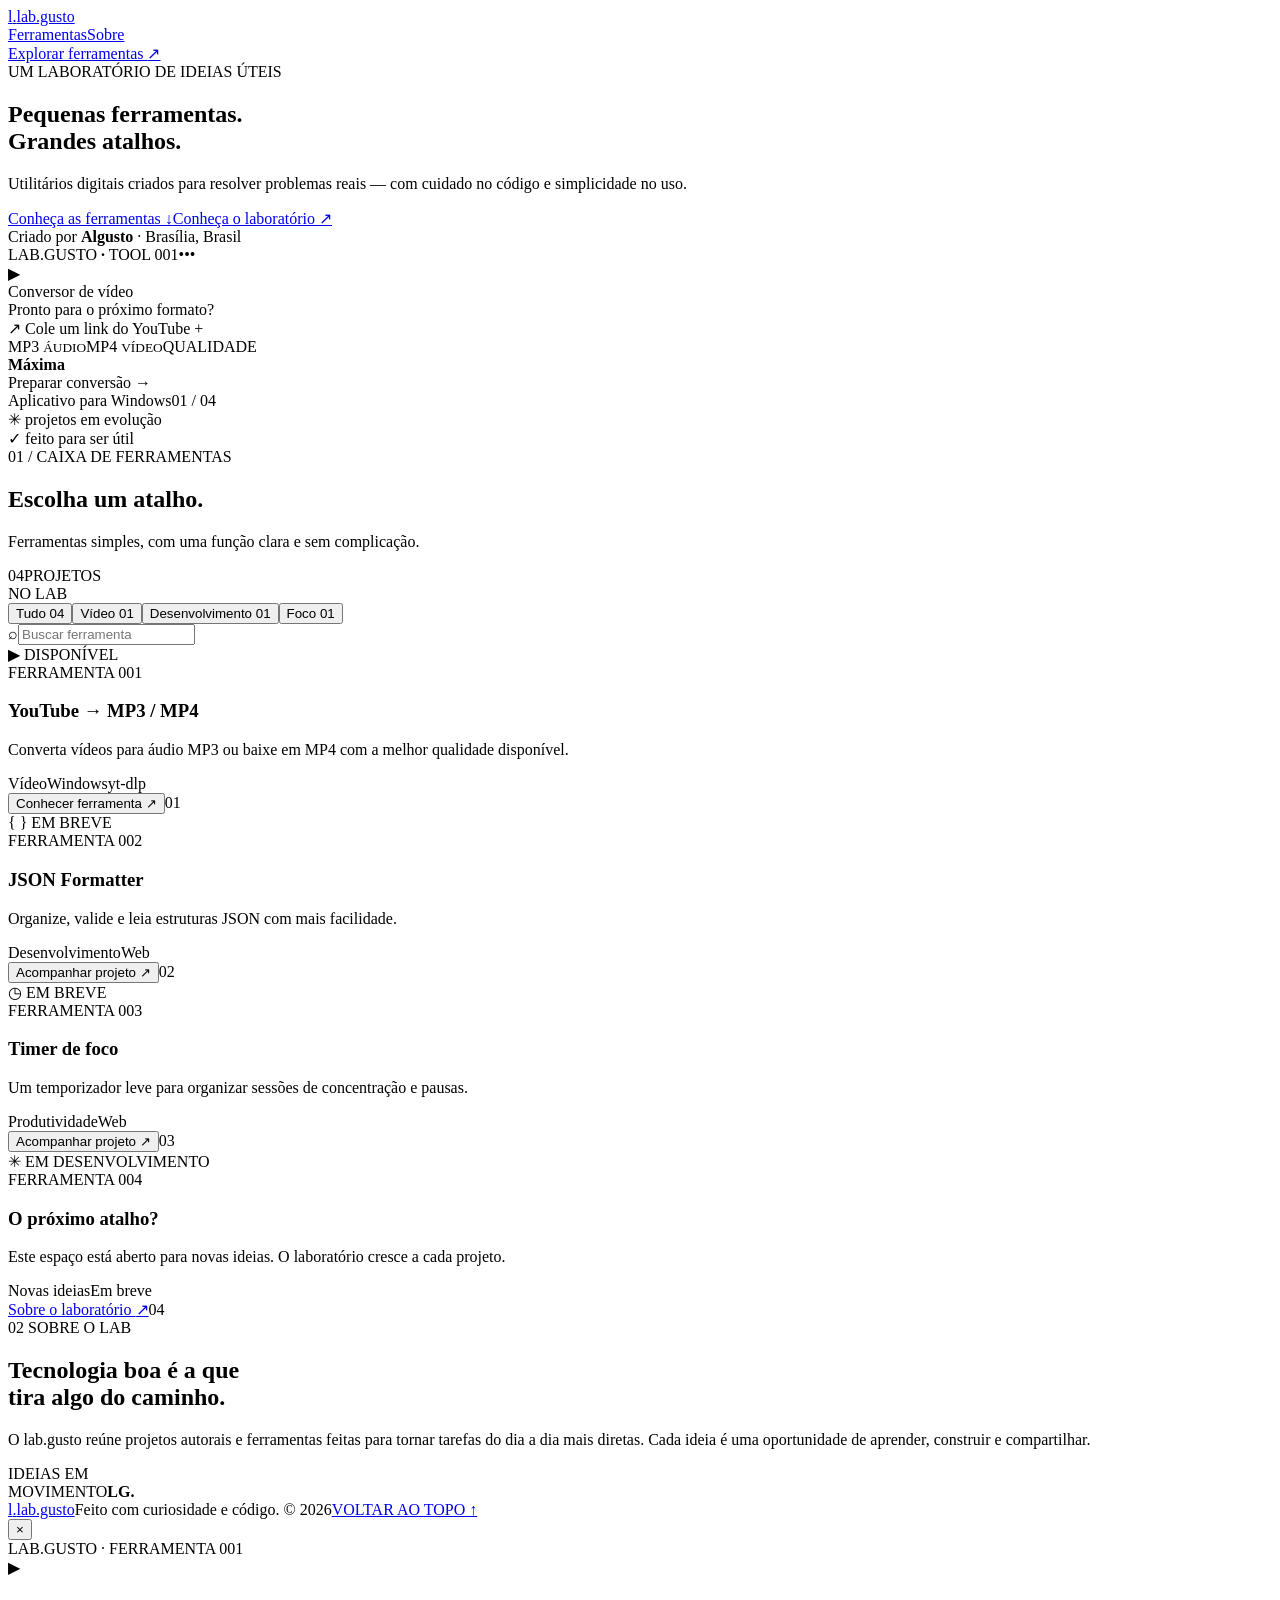
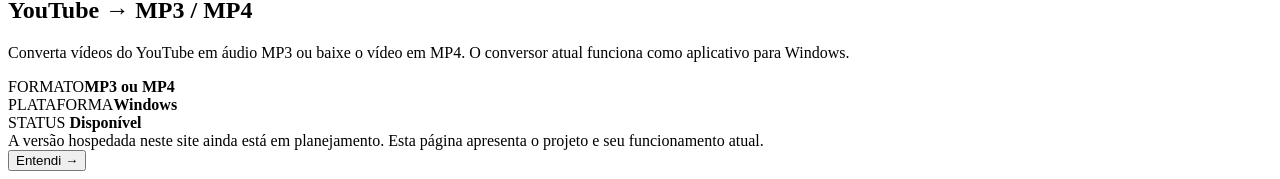
==== index.html @ 50bf1cdc "Adiciona a página inicial" ====
<!doctype html>
<html lang="pt-BR">
<head>
  <meta charset="utf-8" />
  <meta name="viewport" content="width=device-width, initial-scale=1" />
  <meta name="theme-color" content="#010C29" />
  <meta name="description" content="Ferramentas digitais úteis, criadas por Algusto. Conheça projetos e utilitários para o dia a dia." />
  <title>lab.gusto — ferramentas digitais</title>
  <link rel="preconnect" href="https://fonts.googleapis.com">
  <link rel="preconnect" href="https://fonts.gstatic.com" crossorigin>
  <link href="https://fonts.googleapis.com/css2?family=DM+Mono:wght@400;500&family=Manrope:wght@400;500;600;700;800&display=swap" rel="stylesheet">
  <link rel="stylesheet" href="styles.css" />
</head>
<body>
  <div class="ambient ambient-a"></div><div class="ambient ambient-b"></div>
  <header class="topbar wrap">
    <a class="brand" href="#inicio" aria-label="lab.gusto, início"><span class="brand-mark">l<span>.</span></span><span>lab<span class="brand-muted">.gusto</span></span></a>
    <nav class="nav-links" aria-label="Navegação principal">
      <a href="#ferramentas">Ferramentas</a><a href="#sobre">Sobre</a>
    </nav>
    <a class="header-cta" href="#ferramentas">Explorar ferramentas <span>↗</span></a>
  </header>

  <main>
    <section class="hero wrap" id="inicio">
      <div class="hero-copy">
        <div class="eyebrow"><span class="pulse"></span> UM LABORATÓRIO DE IDEIAS ÚTEIS</div>
        <h1>Pequenas ferramentas.<br><span>Grandes atalhos.</span></h1>
        <p class="hero-lede">Utilitários digitais criados para resolver problemas reais — com cuidado no código e simplicidade no uso.</p>
        <div class="hero-actions"><a class="button button-primary" href="#ferramentas">Conheça as ferramentas <span>↓</span></a><a class="text-link" href="#sobre">Conheça o laboratório <span>↗</span></a></div>
        <div class="hero-note"><span class="note-line"></span><span>Criado por <b>Algusto</b> · Brasília, Brasil</span></div>
      </div>
      <div class="hero-art" aria-label="Prévia de uma interface de ferramenta">
        <div class="orbit orbit-one"></div><div class="orbit orbit-two"></div>
        <div class="preview-card">
          <div class="preview-top"><div class="window-dots"><i></i><i></i><i></i></div><span class="preview-label">LAB.GUSTO <b>·</b> TOOL 001</span><span class="preview-more">•••</span></div>
          <div class="preview-inner"><div class="preview-icon">▶</div><div class="preview-title">Conversor de vídeo</div><div class="preview-sub">Pronto para o próximo formato?</div>
            <div class="preview-url"><span>↗</span> Cole um link do YouTube <span class="url-plus">+</span></div>
            <div class="format-row"><span class="format active">MP3 <small>ÁUDIO</small></span><span class="format">MP4 <small>VÍDEO</small></span><span class="format-quality">QUALIDADE<br><b>Máxima</b></span></div>
            <div class="preview-submit">Preparar conversão <span>→</span></div>
          </div>
          <div class="preview-foot"><span><i class="status-dot"></i> Aplicativo para Windows</span><span>01 / 04</span></div>
        </div>
        <div class="float-chip chip-top"><span>✳</span> projetos em evolução</div><div class="float-chip chip-bottom"><span class="chip-check">✓</span> feito para ser útil</div>
      </div>
      <div class="hero-gridline"></div>
    </section>

    <section class="tools-section wrap" id="ferramentas">
      <div class="section-heading"><div><div class="eyebrow section-eyebrow">01 / CAIXA DE FERRAMENTAS</div><h2>Escolha um atalho.</h2><p>Ferramentas simples, com uma função clara e sem complicação.</p></div><div class="tool-count"><span class="count-number">04</span><span>PROJETOS<br>NO LAB</span></div></div>
      <div class="tool-controls"><div class="filters" role="tablist" aria-label="Filtrar ferramentas"><button class="filter active" data-filter="todos">Tudo <span>04</span></button><button class="filter" data-filter="video">Vídeo <span>01</span></button><button class="filter" data-filter="dev">Desenvolvimento <span>01</span></button><button class="filter" data-filter="foco">Foco <span>01</span></button></div><label class="search-box"><span>⌕</span><input id="search" type="search" placeholder="Buscar ferramenta" aria-label="Buscar ferramenta"></label></div>
      <div class="tool-grid" id="tool-grid">
        <article class="tool-card featured" data-category="video" data-search="youtube mp3 mp4 vídeo conversor conversão baixar">
          <div class="card-top"><span class="tool-icon video-icon">▶</span><span class="availability"><i></i> DISPONÍVEL</span></div><div class="card-number">FERRAMENTA 001</div><h3>YouTube → MP3 / MP4</h3><p>Converta vídeos para áudio MP3 ou baixe em MP4 com a melhor qualidade disponível.</p><div class="card-tags"><span>Vídeo</span><span>Windows</span><span>yt-dlp</span></div><button class="card-link open-tool" data-tool="youtube">Conhecer ferramenta <span>↗</span></button><span class="card-decoration">01</span>
        </article>
        <article class="tool-card" data-category="dev" data-search="json formatar formatador desenvolvedor código">
          <div class="card-top"><span class="tool-icon braces-icon">{ }</span><span class="availability soon"><i></i> EM BREVE</span></div><div class="card-number">FERRAMENTA 002</div><h3>JSON Formatter</h3><p>Organize, valide e leia estruturas JSON com mais facilidade.</p><div class="card-tags"><span>Desenvolvimento</span><span>Web</span></div><button class="card-link open-tool" data-tool="json">Acompanhar projeto <span>↗</span></button><span class="card-decoration">02</span>
        </article>
        <article class="tool-card" data-category="foco" data-search="pomodoro foco tempo produtividade">
          <div class="card-top"><span class="tool-icon focus-icon">◷</span><span class="availability soon"><i></i> EM BREVE</span></div><div class="card-number">FERRAMENTA 003</div><h3>Timer de foco</h3><p>Um temporizador leve para organizar sessões de concentração e pausas.</p><div class="card-tags"><span>Produtividade</span><span>Web</span></div><button class="card-link open-tool" data-tool="focus">Acompanhar projeto <span>↗</span></button><span class="card-decoration">03</span>
        </article>
        <article class="tool-card idea-card" data-category="dev" data-search="ideias próximas ferramentas projetos">
          <div class="card-top"><span class="tool-icon idea-icon">✳</span><span class="availability soon"><i></i> EM DESENVOLVIMENTO</span></div><div class="card-number">FERRAMENTA 004</div><h3>O próximo atalho?</h3><p>Este espaço está aberto para novas ideias. O laboratório cresce a cada projeto.</p><div class="card-tags"><span>Novas ideias</span><span>Em breve</span></div><a class="card-link" href="#sobre">Sobre o laboratório <span>↗</span></a><span class="card-decoration">04</span>
        </article>
      </div>
      <div class="empty-state" id="empty-state" hidden>Nenhuma ferramenta encontrada. Tente outro termo.</div>
    </section>

    <section class="about-section" id="sobre"><div class="wrap about-wrap"><div class="about-index"><span>02</span><span class="index-line"></span> SOBRE O LAB</div><div class="about-content"><h2>Tecnologia boa é a que<br><span>tira algo do caminho.</span></h2><div class="about-bottom"><p>O lab.gusto reúne projetos autorais e ferramentas feitas para tornar tarefas do dia a dia mais diretas. Cada ideia é uma oportunidade de aprender, construir e compartilhar.</p><div class="about-stamp"><span>IDEIAS EM<br> MOVIMENTO</span><b>LG<span>.</span></b></div></div></div></div></section>
  </main>

  <footer class="footer wrap"><a class="brand footer-brand" href="#inicio"><span class="brand-mark">l<span>.</span></span><span>lab<span class="brand-muted">.gusto</span></span></a><span class="footer-copy">Feito com curiosidade e código. <span>© 2026</span></span><a class="back-top" href="#inicio">VOLTAR AO TOPO ↑</a></footer>

  <div class="modal-backdrop" id="modal" aria-hidden="true"><section class="modal" role="dialog" aria-modal="true" aria-labelledby="modal-title"><button class="modal-close" aria-label="Fechar">×</button><div class="modal-kicker">LAB.GUSTO <span>·</span> FERRAMENTA 001</div><div class="modal-icon">▶</div><h2 id="modal-title">YouTube → MP3 / MP4</h2><p id="modal-copy">Converta vídeos do YouTube em áudio MP3 ou baixe o vídeo em MP4. O conversor atual funciona como aplicativo para Windows.</p><div class="modal-details"><div><span>FORMATO</span><b>MP3 ou MP4</b></div><div><span>PLATAFORMA</span><b>Windows</b></div><div><span>STATUS</span><b><i class="status-dot"></i> Disponível</b></div></div><div class="modal-note">A versão hospedada neste site ainda está em planejamento. Esta página apresenta o projeto e seu funcionamento atual.</div><button class="button button-primary modal-action" id="modal-action">Entendi <span>→</span></button></section></div>
  <script src="app.js"></script>
</body>
</html>
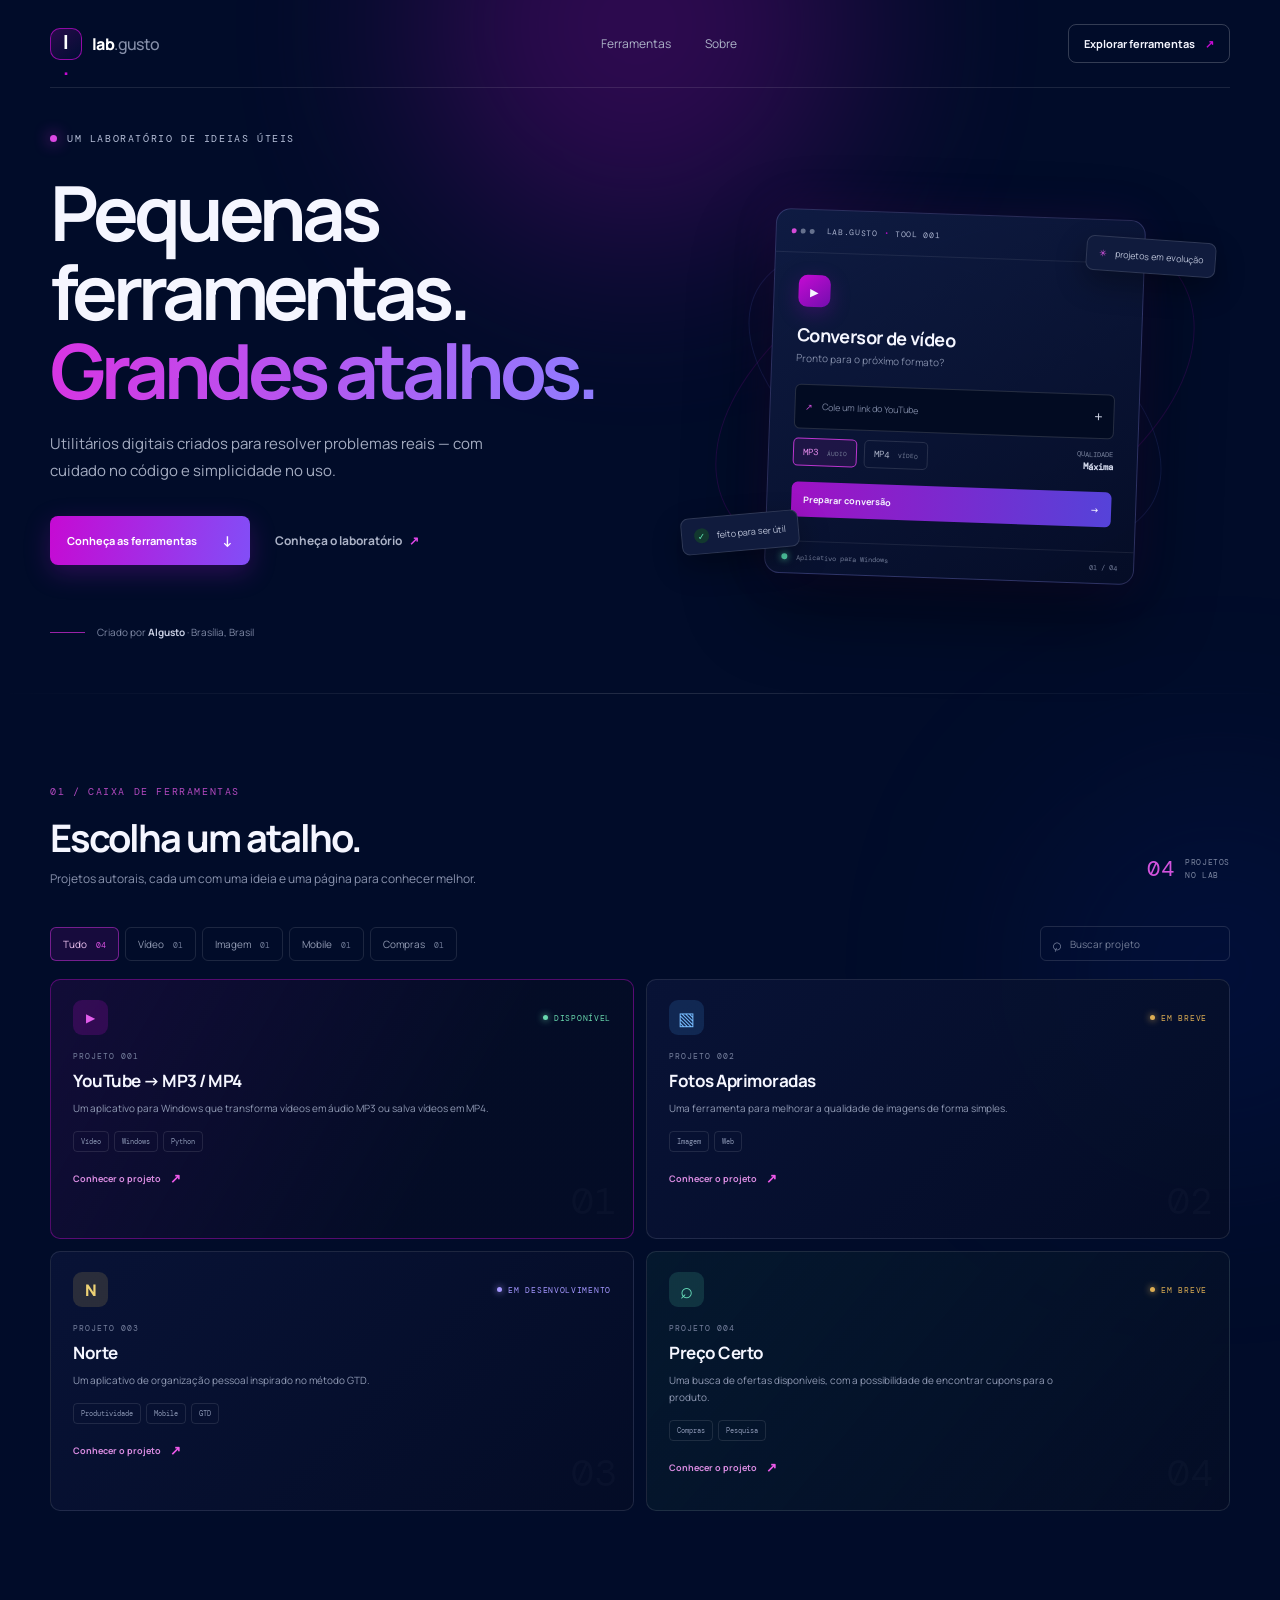
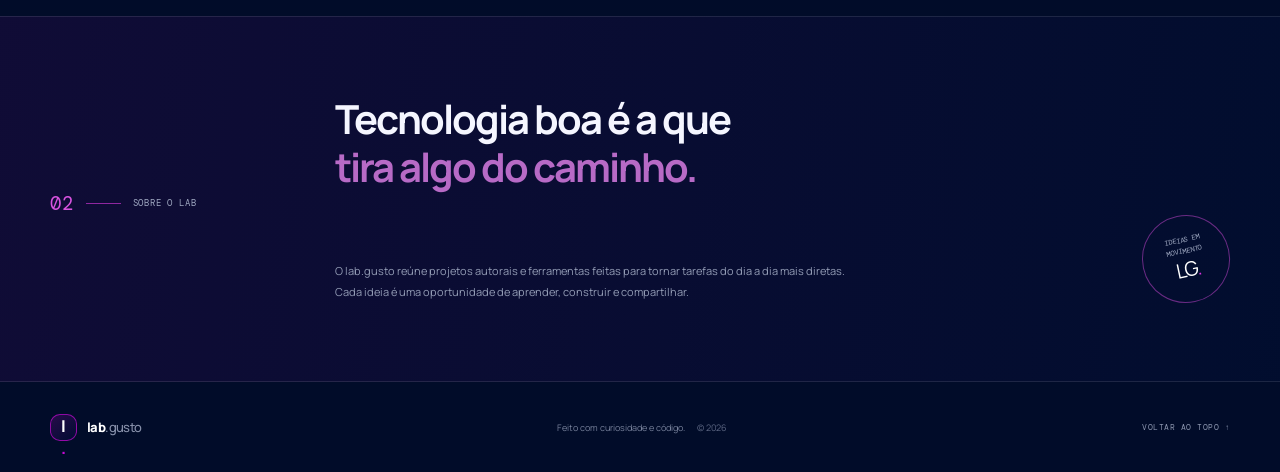
==== commit d3a76289: "Atualiza a home com os quatro projetos" ====
--- a/index.html
+++ b/index.html
@@ -47,21 +47,21 @@
     </section>
 
     <section class="tools-section wrap" id="ferramentas">
-      <div class="section-heading"><div><div class="eyebrow section-eyebrow">01 / CAIXA DE FERRAMENTAS</div><h2>Escolha um atalho.</h2><p>Ferramentas simples, com uma função clara e sem complicação.</p></div><div class="tool-count"><span class="count-number">04</span><span>PROJETOS<br>NO LAB</span></div></div>
-      <div class="tool-controls"><div class="filters" role="tablist" aria-label="Filtrar ferramentas"><button class="filter active" data-filter="todos">Tudo <span>04</span></button><button class="filter" data-filter="video">Vídeo <span>01</span></button><button class="filter" data-filter="dev">Desenvolvimento <span>01</span></button><button class="filter" data-filter="foco">Foco <span>01</span></button></div><label class="search-box"><span>⌕</span><input id="search" type="search" placeholder="Buscar ferramenta" aria-label="Buscar ferramenta"></label></div>
+      <div class="section-heading"><div><div class="eyebrow section-eyebrow">01 / CAIXA DE FERRAMENTAS</div><h2>Escolha um atalho.</h2><p>Projetos autorais, cada um com uma ideia e uma página para conhecer melhor.</p></div><div class="tool-count"><span class="count-number">04</span><span>PROJETOS<br>NO LAB</span></div></div>
+      <div class="tool-controls"><div class="filters" role="tablist" aria-label="Filtrar projetos"><button class="filter active" data-filter="todos">Tudo <span>04</span></button><button class="filter" data-filter="video">Vídeo <span>01</span></button><button class="filter" data-filter="imagem">Imagem <span>01</span></button><button class="filter" data-filter="mobile">Mobile <span>01</span></button><button class="filter" data-filter="compras">Compras <span>01</span></button></div><label class="search-box"><span>⌕</span><input id="search" type="search" placeholder="Buscar projeto" aria-label="Buscar projeto"></label></div>
       <div class="tool-grid" id="tool-grid">
-        <article class="tool-card featured" data-category="video" data-search="youtube mp3 mp4 vídeo conversor conversão baixar">
-          <div class="card-top"><span class="tool-icon video-icon">▶</span><span class="availability"><i></i> DISPONÍVEL</span></div><div class="card-number">FERRAMENTA 001</div><h3>YouTube → MP3 / MP4</h3><p>Converta vídeos para áudio MP3 ou baixe em MP4 com a melhor qualidade disponível.</p><div class="card-tags"><span>Vídeo</span><span>Windows</span><span>yt-dlp</span></div><button class="card-link open-tool" data-tool="youtube">Conhecer ferramenta <span>↗</span></button><span class="card-decoration">01</span>
-        </article>
-        <article class="tool-card" data-category="dev" data-search="json formatar formatador desenvolvedor código">
-          <div class="card-top"><span class="tool-icon braces-icon">{ }</span><span class="availability soon"><i></i> EM BREVE</span></div><div class="card-number">FERRAMENTA 002</div><h3>JSON Formatter</h3><p>Organize, valide e leia estruturas JSON com mais facilidade.</p><div class="card-tags"><span>Desenvolvimento</span><span>Web</span></div><button class="card-link open-tool" data-tool="json">Acompanhar projeto <span>↗</span></button><span class="card-decoration">02</span>
-        </article>
-        <article class="tool-card" data-category="foco" data-search="pomodoro foco tempo produtividade">
-          <div class="card-top"><span class="tool-icon focus-icon">◷</span><span class="availability soon"><i></i> EM BREVE</span></div><div class="card-number">FERRAMENTA 003</div><h3>Timer de foco</h3><p>Um temporizador leve para organizar sessões de concentração e pausas.</p><div class="card-tags"><span>Produtividade</span><span>Web</span></div><button class="card-link open-tool" data-tool="focus">Acompanhar projeto <span>↗</span></button><span class="card-decoration">03</span>
-        </article>
-        <article class="tool-card idea-card" data-category="dev" data-search="ideias próximas ferramentas projetos">
-          <div class="card-top"><span class="tool-icon idea-icon">✳</span><span class="availability soon"><i></i> EM DESENVOLVIMENTO</span></div><div class="card-number">FERRAMENTA 004</div><h3>O próximo atalho?</h3><p>Este espaço está aberto para novas ideias. O laboratório cresce a cada projeto.</p><div class="card-tags"><span>Novas ideias</span><span>Em breve</span></div><a class="card-link" href="#sobre">Sobre o laboratório <span>↗</span></a><span class="card-decoration">04</span>
-        </article>
+        <a class="tool-card featured" href="projects/youtube-conversor.html" data-category="video" data-search="youtube mp3 mp4 vídeo conversor conversão baixar">
+          <div class="card-top"><span class="tool-icon video-icon">▶</span><span class="availability"><i></i> DISPONÍVEL</span></div><div class="card-number">PROJETO 001</div><h3>YouTube → MP3 / MP4</h3><p>Um aplicativo para Windows que transforma vídeos em áudio MP3 ou salva vídeos em MP4.</p><div class="card-tags"><span>Vídeo</span><span>Windows</span><span>Python</span></div><span class="card-link">Conhecer o projeto <span>↗</span></span><span class="card-decoration">01</span>
+        </a>
+        <a class="tool-card" href="projects/fotos-aprimoradas.html" data-category="imagem" data-search="fotos aprimoradas imagem melhorar qualidade resolução">
+          <div class="card-top"><span class="tool-icon photo-icon">▧</span><span class="availability soon"><i></i> EM BREVE</span></div><div class="card-number">PROJETO 002</div><h3>Fotos Aprimoradas</h3><p>Uma ferramenta para melhorar a qualidade de imagens de forma simples.</p><div class="card-tags"><span>Imagem</span><span>Web</span></div><span class="card-link">Conhecer o projeto <span>↗</span></span><span class="card-decoration">02</span>
+        </a>
+        <a class="tool-card" href="projects/norte.html" data-category="mobile" data-search="norte gtd produtividade aplicativo mobile tarefas projetos">
+          <div class="card-top"><span class="tool-icon north-icon">N</span><span class="availability in-progress"><i></i> EM DESENVOLVIMENTO</span></div><div class="card-number">PROJETO 003</div><h3>Norte</h3><p>Um aplicativo de organização pessoal inspirado no método GTD.</p><div class="card-tags"><span>Produtividade</span><span>Mobile</span><span>GTD</span></div><span class="card-link">Conhecer o projeto <span>↗</span></span><span class="card-decoration">03</span>
+        </a>
+        <a class="tool-card price-card" href="projects/preco-certo.html" data-category="compras" data-search="preço certo preço produto estoque cupom desconto compras">
+          <div class="card-top"><span class="tool-icon price-icon">⌕</span><span class="availability soon"><i></i> EM BREVE</span></div><div class="card-number">PROJETO 004</div><h3>Preço Certo</h3><p>Uma busca de ofertas disponíveis, com a possibilidade de encontrar cupons para o produto.</p><div class="card-tags"><span>Compras</span><span>Pesquisa</span></div><span class="card-link">Conhecer o projeto <span>↗</span></span><span class="card-decoration">04</span>
+        </a>
       </div>
       <div class="empty-state" id="empty-state" hidden>Nenhuma ferramenta encontrada. Tente outro termo.</div>
     </section>
@@ -71,7 +71,6 @@
 
   <footer class="footer wrap"><a class="brand footer-brand" href="#inicio"><span class="brand-mark">l<span>.</span></span><span>lab<span class="brand-muted">.gusto</span></span></a><span class="footer-copy">Feito com curiosidade e código. <span>© 2026</span></span><a class="back-top" href="#inicio">VOLTAR AO TOPO ↑</a></footer>
 
-  <div class="modal-backdrop" id="modal" aria-hidden="true"><section class="modal" role="dialog" aria-modal="true" aria-labelledby="modal-title"><button class="modal-close" aria-label="Fechar">×</button><div class="modal-kicker">LAB.GUSTO <span>·</span> FERRAMENTA 001</div><div class="modal-icon">▶</div><h2 id="modal-title">YouTube → MP3 / MP4</h2><p id="modal-copy">Converta vídeos do YouTube em áudio MP3 ou baixe o vídeo em MP4. O conversor atual funciona como aplicativo para Windows.</p><div class="modal-details"><div><span>FORMATO</span><b>MP3 ou MP4</b></div><div><span>PLATAFORMA</span><b>Windows</b></div><div><span>STATUS</span><b><i class="status-dot"></i> Disponível</b></div></div><div class="modal-note">A versão hospedada neste site ainda está em planejamento. Esta página apresenta o projeto e seu funcionamento atual.</div><button class="button button-primary modal-action" id="modal-action">Entendi <span>→</span></button></section></div>
   <script src="app.js"></script>
 </body>
 </html>
--- a/styles.css
+++ b/styles.css
@@ -0,0 +1,11 @@
+:root{--ink:#010C29;--navy:#020F41;--blue:#02165B;--purple:#9207A6;--pink:#C60AD3;--paper:#f5f6fa;--muted:#8d95ac;--line:rgba(255,255,255,.12);--font:'Manrope',sans-serif;--mono:'DM Mono',monospace}*{box-sizing:border-box}html{scroll-behavior:smooth;scroll-padding-top:90px}body{margin:0;background:var(--ink);color:#f5f6ff;font-family:var(--font);overflow-x:hidden}.wrap{width:min(1180px,calc(100% - 64px));margin-inline:auto}.ambient{position:absolute;pointer-events:none;filter:blur(100px);opacity:.32;border-radius:50%;z-index:-1}.ambient-a{width:430px;height:430px;background:#9207a6;top:-190px;left:33%}.ambient-b{width:380px;height:380px;background:#02165b;top:780px;right:-130px}.topbar{height:88px;display:flex;align-items:center;justify-content:space-between;border-bottom:1px solid rgba(255,255,255,.1);position:relative;z-index:2}.brand{display:flex;align-items:center;gap:10px;color:white;text-decoration:none;font-size:16px;font-weight:800;letter-spacing:-.6px}.brand-mark{display:grid;place-items:center;width:32px;height:32px;border:1px solid rgba(198,10,211,.7);border-radius:10px;font-size:19px;background:linear-gradient(140deg,rgba(198,10,211,.2),rgba(2,22,91,.2))}.brand-mark span{color:var(--pink)}.brand-muted{color:#8790aa;font-weight:500}.nav-links{display:flex;gap:34px;margin-left:110px}.nav-links a,.text-link{font-size:12px;color:#adb4c8;text-decoration:none;transition:color .2s}.nav-links a:hover,.text-link:hover{color:white}.header-cta{padding:11px 15px;border:1px solid rgba(255,255,255,.2);border-radius:8px;text-decoration:none;color:#f5f6ff;font-size:11px;font-weight:700}.header-cta span{color:var(--pink);margin-left:8px}.hero{min-height:594px;position:relative;display:grid;grid-template-columns:1.05fr .95fr;align-items:center;gap:24px;padding-top:10px}.hero-copy{padding:34px 0 55px;position:relative;z-index:1}.eyebrow{font:10px var(--mono);letter-spacing:1.6px;color:#b6bfd8;display:flex;align-items:center;gap:10px}.pulse{width:7px;height:7px;border-radius:99px;background:#dd49e4;box-shadow:0 0 15px #d920e5}.hero h1{font-size:clamp(46px,6vw,76px);letter-spacing:-5px;line-height:1.04;margin:28px 0 20px;font-weight:700}.hero h1 span{color:#c25dcd;background:linear-gradient(100deg,#d834e3,#8f7dff);-webkit-background-clip:text;background-clip:text;-webkit-text-fill-color:transparent}.hero-lede{max-width:470px;color:#a4acc1;font-size:15px;line-height:1.8;margin:0}.hero-actions{display:flex;align-items:center;gap:25px;margin-top:32px}.button{border:0;cursor:pointer;font:700 11px var(--font);border-radius:8px;display:inline-flex;align-items:center;justify-content:space-between;gap:25px;padding:14px 17px;text-decoration:none}.button-primary{background:linear-gradient(100deg,#c60ad3,#824ef7);color:white;box-shadow:0 8px 26px rgba(156,18,199,.28);transition:transform .2s,box-shadow .2s}.button-primary:hover{transform:translateY(-2px);box-shadow:0 12px 34px rgba(156,18,199,.4)}.button span{font-size:15px}.text-link{font-weight:700}.text-link span{color:#df46e7;margin-left:5px}.hero-note{display:flex;align-items:center;gap:12px;color:#808aa6;font-size:10px;margin-top:60px}.hero-note b{color:#c6cce0}.note-line{height:1px;width:35px;background:#9a22a7}.hero-art{height:460px;display:grid;place-items:center;position:relative}.orbit{position:absolute;border:1px solid rgba(198,10,211,.15);border-radius:50%;transform:rotate(-25deg)}.orbit-one{width:510px;height:300px}.orbit-two{width:450px;height:240px;border-color:rgba(76,98,198,.2);transform:rotate(28deg)}.preview-card{width:min(370px,84%);position:relative;z-index:1;background:linear-gradient(150deg,rgba(15,28,67,.96),rgba(5,13,39,.98));border:1px solid rgba(174,157,255,.22);border-radius:15px;box-shadow:0 32px 80px rgba(0,0,0,.45),0 0 45px rgba(146,7,166,.13);transform:rotate(2deg);overflow:hidden}.preview-top{height:43px;border-bottom:1px solid rgba(255,255,255,.08);display:flex;align-items:center;padding:0 15px;gap:12px}.window-dots{display:flex;gap:4px}.window-dots i{width:5px;height:5px;background:#65708d;border-radius:50%}.window-dots i:first-child{background:#d44ad7}.preview-label{font:8px var(--mono);letter-spacing:.7px;color:#aab3ce}.preview-label b{color:var(--pink)}.preview-more{margin-left:auto;color:#9fa8c2;font-size:9px}.preview-inner{padding:22px 24px 24px}.preview-icon{width:32px;height:32px;border-radius:9px;background:linear-gradient(140deg,#c60ad3,#720eae);display:grid;place-items:center;font-size:11px;box-shadow:0 6px 20px #830cad55}.preview-title{margin-top:16px;font-size:18px;font-weight:700;letter-spacing:-.6px}.preview-sub{font-size:10px;color:#828ca8;margin-top:4px}.preview-url{margin-top:19px;border:1px solid rgba(255,255,255,.14);background:#020b22;border-radius:6px;padding:11px 10px;display:flex;align-items:center;gap:9px;color:#7c86a1;font-size:9px}.preview-url>span:first-child{color:#cb4dd5}.url-plus{margin-left:auto;font-size:15px;color:#d4d9ea}.format-row{display:flex;align-items:center;gap:7px;margin-top:9px}.format{font:9px var(--mono);border:1px solid rgba(255,255,255,.12);border-radius:5px;padding:7px 9px;color:#abb2c7}.format small{font:6px var(--mono);color:#78819a;margin-left:4px}.format.active{border-color:#bb35ce;background:rgba(171,28,187,.12);color:#e78ced}.format-quality{margin-left:auto;text-align:right;color:#7d87a1;font:7px var(--mono);line-height:1.6}.format-quality b{color:#d2d8eb;font-size:9px}.preview-submit{margin-top:16px;background:linear-gradient(90deg,#9f11c4,#5543d9);border-radius:6px;padding:11px 12px;font-size:9px;font-weight:700;display:flex;justify-content:space-between}.preview-foot{border-top:1px solid rgba(255,255,255,.08);padding:11px 16px;display:flex;justify-content:space-between;color:#717b97;font:7px var(--mono)}.status-dot{display:inline-block;width:6px;height:6px;background:#54d7ad;border-radius:50%;margin-right:5px;box-shadow:0 0 7px #54d7ad}.float-chip{position:absolute;z-index:2;background:#101b3d;border:1px solid rgba(255,255,255,.13);border-radius:8px;padding:10px 12px;box-shadow:0 12px 30px #0005;color:#b9c0d5;font-size:9px;display:flex;align-items:center;gap:8px}.float-chip>span:first-child{color:#dc55e3}.chip-top{top:73px;right:14px;transform:rotate(4deg)}.chip-bottom{left:0;bottom:75px;transform:rotate(-5deg)}.chip-check{background:#12382f;color:#61e5b4!important;width:15px;height:15px;border-radius:50%;display:grid;place-items:center;font-size:9px}.hero-gridline{position:absolute;left:calc((100vw - min(1180px,100vw - 64px))/2 * -1);right:calc((100vw - min(1180px,100vw - 64px))/2 * -1);bottom:0;height:1px;background:linear-gradient(90deg,transparent,rgba(255,255,255,.13),transparent)}.tools-section{padding:91px 0 105px}.section-heading{display:flex;justify-content:space-between;align-items:flex-end}.section-eyebrow{color:#b349bf}.section-heading h2{font-size:38px;letter-spacing:-2px;margin:13px 0 7px}.section-heading p{color:#8992ad;font-size:12px;margin:0}.tool-count{display:flex;align-items:center;gap:11px;color:#7c86a1;font:8px var(--mono);line-height:1.6;letter-spacing:.6px;padding-bottom:4px}.count-number{font:22px var(--mono);color:#d353dd}.tool-controls{display:flex;align-items:center;justify-content:space-between;margin:39px 0 18px}.filters{display:flex;gap:6px}.filter{font:10px var(--font);border:1px solid rgba(255,255,255,.11);border-radius:6px;background:transparent;color:#929bb3;padding:9px 12px;cursor:pointer;transition:all .2s}.filter span{font:8px var(--mono);color:#717c98;margin-left:7px}.filter.active,.filter:hover{border-color:rgba(196,48,209,.55);background:rgba(146,7,166,.16);color:#efc5f2}.filter.active span{color:#d751e0}.search-box{height:35px;width:190px;border:1px solid rgba(255,255,255,.12);border-radius:6px;display:flex;align-items:center;padding:0 10px;gap:7px;color:#7b85a0}.search-box>span{font-size:17px;transform:rotate(-25deg)}.search-box input{width:100%;background:transparent;border:0;outline:0;color:#eff1f9;font:10px var(--font)}.search-box input::placeholder{color:#747e98}.tool-grid{display:grid;grid-template-columns:repeat(2,minmax(0,1fr));gap:12px}.tool-card{min-height:260px;border:1px solid rgba(255,255,255,.1);background:linear-gradient(135deg,rgba(9,20,55,.92),rgba(4,13,38,.92));border-radius:10px;padding:20px 22px;position:relative;overflow:hidden;transition:transform .22s,border-color .22s,background .22s}.tool-card:hover{transform:translateY(-3px);border-color:rgba(196,48,209,.44);background:linear-gradient(135deg,rgba(20,24,70,.95),rgba(6,14,42,.98))}.tool-card.featured{border-color:rgba(198,10,211,.4);background:linear-gradient(120deg,rgba(70,15,99,.25),rgba(4,13,38,.95) 68%)}.card-top{display:flex;align-items:center;justify-content:space-between}.tool-icon{width:35px;height:35px;border-radius:9px;display:grid;place-items:center;font-size:12px}.video-icon{background:rgba(198,10,211,.19);color:#e35dec}.braces-icon{background:rgba(42,105,213,.2);color:#71aaff;font:13px var(--mono)}.focus-icon{background:rgba(38,180,157,.16);color:#56d9bf;font-size:20px}.idea-icon{background:rgba(222,171,39,.15);color:#eac153}.availability{font:8px var(--mono);letter-spacing:.7px;color:#68d7ad;display:flex;align-items:center;gap:6px}.availability i{width:5px;height:5px;border-radius:50%;background:#68d7ad;box-shadow:0 0 7px #68d7ad}.availability.soon{color:#dcad53}.availability.soon i{background:#dcad53;box-shadow:0 0 7px #dcad53}.card-number{font:8px var(--mono);color:#77819e;letter-spacing:1px;margin-top:16px}.tool-card h3{font-size:17px;letter-spacing:-.5px;margin:8px 0}.tool-card p{max-width:420px;color:#909ab4;font-size:10px;line-height:1.7;margin:0}.card-tags{display:flex;gap:5px;margin-top:14px}.card-tags span{font:7px var(--mono);color:#8994b1;border:1px solid rgba(255,255,255,.1);padding:5px 7px;border-radius:4px}.card-link{font:700 9px var(--font);color:#d88be0;text-decoration:none;border:0;background:none;cursor:pointer;padding:0;margin-top:17px;display:inline-flex;align-items:center;gap:9px}.card-link span{font-size:13px;color:#ed59e8}.card-decoration{position:absolute;right:16px;bottom:12px;font:38px var(--mono);color:rgba(255,255,255,.025)}.idea-card{background:linear-gradient(125deg,rgba(36,30,55,.5),rgba(4,13,38,.95))}.empty-state{border:1px dashed rgba(255,255,255,.15);padding:32px;text-align:center;color:#8b95af;font-size:12px;border-radius:8px}.about-section{border-top:1px solid rgba(255,255,255,.1);border-bottom:1px solid rgba(255,255,255,.1);background:linear-gradient(100deg,rgba(146,7,166,.1),rgba(2,22,91,.1));padding:78px 0}.about-wrap{display:grid;grid-template-columns:220px 1fr;gap:65px}.about-index{font:9px var(--mono);color:#a0a9c2;letter-spacing:.8px;display:flex;align-items:center;gap:12px;padding-top:8px}.about-index>span:first-child{color:#d853df;font-size:19px}.index-line{height:1px;width:35px;background:#8f27a0}.about-content h2{font-size:40px;line-height:1.2;letter-spacing:-2px;margin:0}.about-content h2 span{color:#b76ac6}.about-bottom{display:flex;justify-content:space-between;align-items:flex-end;margin-top:24px}.about-bottom p{max-width:510px;color:#939cb5;font-size:11px;line-height:1.9;margin:0}.about-stamp{width:88px;height:88px;border:1px solid rgba(207,73,215,.5);border-radius:50%;display:flex;flex-direction:column;align-items:center;justify-content:center;text-align:center;color:#a7b0c8;font:7px var(--mono);line-height:1.5;transform:rotate(-12deg)}.about-stamp b{font:20px var(--font);color:white;letter-spacing:-1px}.about-stamp b span{color:#d931df}.footer{min-height:90px;display:flex;align-items:center;justify-content:space-between}.footer-brand{font-size:13px}.footer-brand .brand-mark{width:27px;height:27px;font-size:16px}.footer-copy{font-size:9px;color:#77819b}.footer-copy span{margin-left:10px;color:#5d6783}.back-top{font:8px var(--mono);color:#8c96af;text-decoration:none;letter-spacing:.5px}.back-top:hover{color:white}.modal-backdrop{position:fixed;inset:0;z-index:10;background:rgba(0,5,22,.74);backdrop-filter:blur(8px);display:none;place-items:center;padding:20px}.modal-backdrop.open{display:grid}.modal{position:relative;width:min(480px,100%);padding:32px;background:linear-gradient(145deg,#111d49,#050e2c);border:1px solid rgba(199,84,211,.35);border-radius:14px;box-shadow:0 30px 90px #0009;animation:appear .22s ease-out}@keyframes appear{from{opacity:0;transform:translateY(8px) scale(.98)}to{opacity:1;transform:none}}.modal-close{position:absolute;right:15px;top:12px;border:0;background:none;color:#9da6bd;font-size:24px;cursor:pointer}.modal-kicker{font:8px var(--mono);letter-spacing:1px;color:#98a2be}.modal-kicker span{color:#d248dc}.modal-icon{width:40px;height:40px;border-radius:10px;margin-top:24px;background:rgba(198,10,211,.18);color:#df59e8;display:grid;place-items:center;font-size:13px}.modal h2{font-size:23px;letter-spacing:-1px;margin:15px 0 9px}.modal>p{font-size:11px;line-height:1.8;color:#9ca6c0;margin:0}.modal-details{display:grid;grid-template-columns:repeat(3,1fr);gap:8px;margin-top:23px}.modal-details>div{padding:11px;background:rgba(255,255,255,.035);border:1px solid rgba(255,255,255,.07);border-radius:6px}.modal-details span{display:block;font:7px var(--mono);color:#77819b;margin-bottom:7px}.modal-details b{font-size:9px;color:#e0e4ef}.modal-details .status-dot{display:inline-block;margin:0 4px 0 0}.modal-note{padding:11px 12px;border-left:2px solid #a726b2;background:rgba(146,7,166,.09);color:#9ba5bd;font-size:9px;line-height:1.7;margin-top:17px}.modal-action{margin-top:20px;width:100%}@media(max-width:800px){.wrap{width:min(100% - 40px,600px)}.topbar{height:72px}.nav-links{margin:0;gap:19px}.nav-links a{font-size:10px}.header-cta{font-size:0;padding:10px 12px}.header-cta span{font-size:15px;margin:0}.hero{grid-template-columns:1fr;padding-top:45px;padding-bottom:30px;gap:0}.hero-copy{padding:0}.hero h1{font-size:58px;letter-spacing:-4px}.hero-note{margin-top:34px}.hero-art{height:395px}.orbit-one{width:450px;height:260px}.orbit-two{width:400px;height:220px}.chip-top{right:5px;top:45px}.chip-bottom{left:5px;bottom:39px}.tools-section{padding:70px 0}.about-wrap{grid-template-columns:1fr;gap:25px}.about-section{padding:56px 0}.about-index{padding:0}.about-content h2{font-size:34px}}@media(max-width:540px){.wrap{width:calc(100% - 32px)}.brand{font-size:14px}.nav-links{gap:13px}.nav-links a{font-size:9px}.hero{padding-top:38px}.eyebrow{font-size:8px}.hero h1{font-size:45px;letter-spacing:-3px;margin:22px 0 15px}.hero-lede{font-size:12px}.hero-actions{gap:16px;flex-wrap:wrap;margin-top:25px}.button{font-size:10px}.text-link{font-size:10px}.hero-note{font-size:9px}.hero-art{height:350px}.preview-card{width:84%}.float-chip{font-size:8px;padding:8px 9px}.chip-top{right:-2px;top:37px}.chip-bottom{left:-2px;bottom:30px}.section-heading{align-items:flex-start}.section-heading h2{font-size:30px}.section-heading p{font-size:10px;max-width:250px;line-height:1.6}.tool-count{gap:6px}.count-number{font-size:18px}.tool-controls{align-items:flex-start;gap:12px;flex-direction:column;margin-top:28px}.filters{width:100%;overflow:auto;padding-bottom:2px}.filter{white-space:nowrap;padding:8px 10px;font-size:9px}.filter span{margin-left:3px}.search-box{width:100%}.tool-grid{grid-template-columns:1fr;gap:9px}.tool-card{min-height:245px;padding:18px}.about-content h2{font-size:30px}.about-bottom p{font-size:10px;max-width:calc(100% - 90px)}.about-stamp{width:72px;height:72px}.footer{min-height:80px;flex-wrap:wrap;gap:10px}.footer-copy{order:3;width:100%;padding-bottom:15px}.back-top{font-size:7px}.modal{padding:25px 20px}.modal-details{gap:5px}.modal-details>div{padding:9px 7px}.modal-details b{font-size:8px}}
+
+/* Project cards navigate to dedicated detail pages. */
+.tool-grid > .tool-card{display:block;color:inherit;text-decoration:none;cursor:pointer}
+.tool-grid > .tool-card:focus-visible{outline:2px solid #c948d5;outline-offset:3px}
+.photo-icon{background:rgba(53,134,213,.19);color:#78bdff;font-size:18px}
+.north-icon{background:rgba(236,198,94,.15);color:#eed275;font-size:16px;font-weight:800}
+.price-icon{background:rgba(90,213,178,.15);color:#68dfbb;font-size:22px}
+.availability.in-progress{color:#a497ff}
+.availability.in-progress i{background:#a497ff;box-shadow:0 0 7px #a497ff}
+.price-card{background:linear-gradient(130deg,rgba(14,53,58,.3),rgba(4,13,38,.95))}
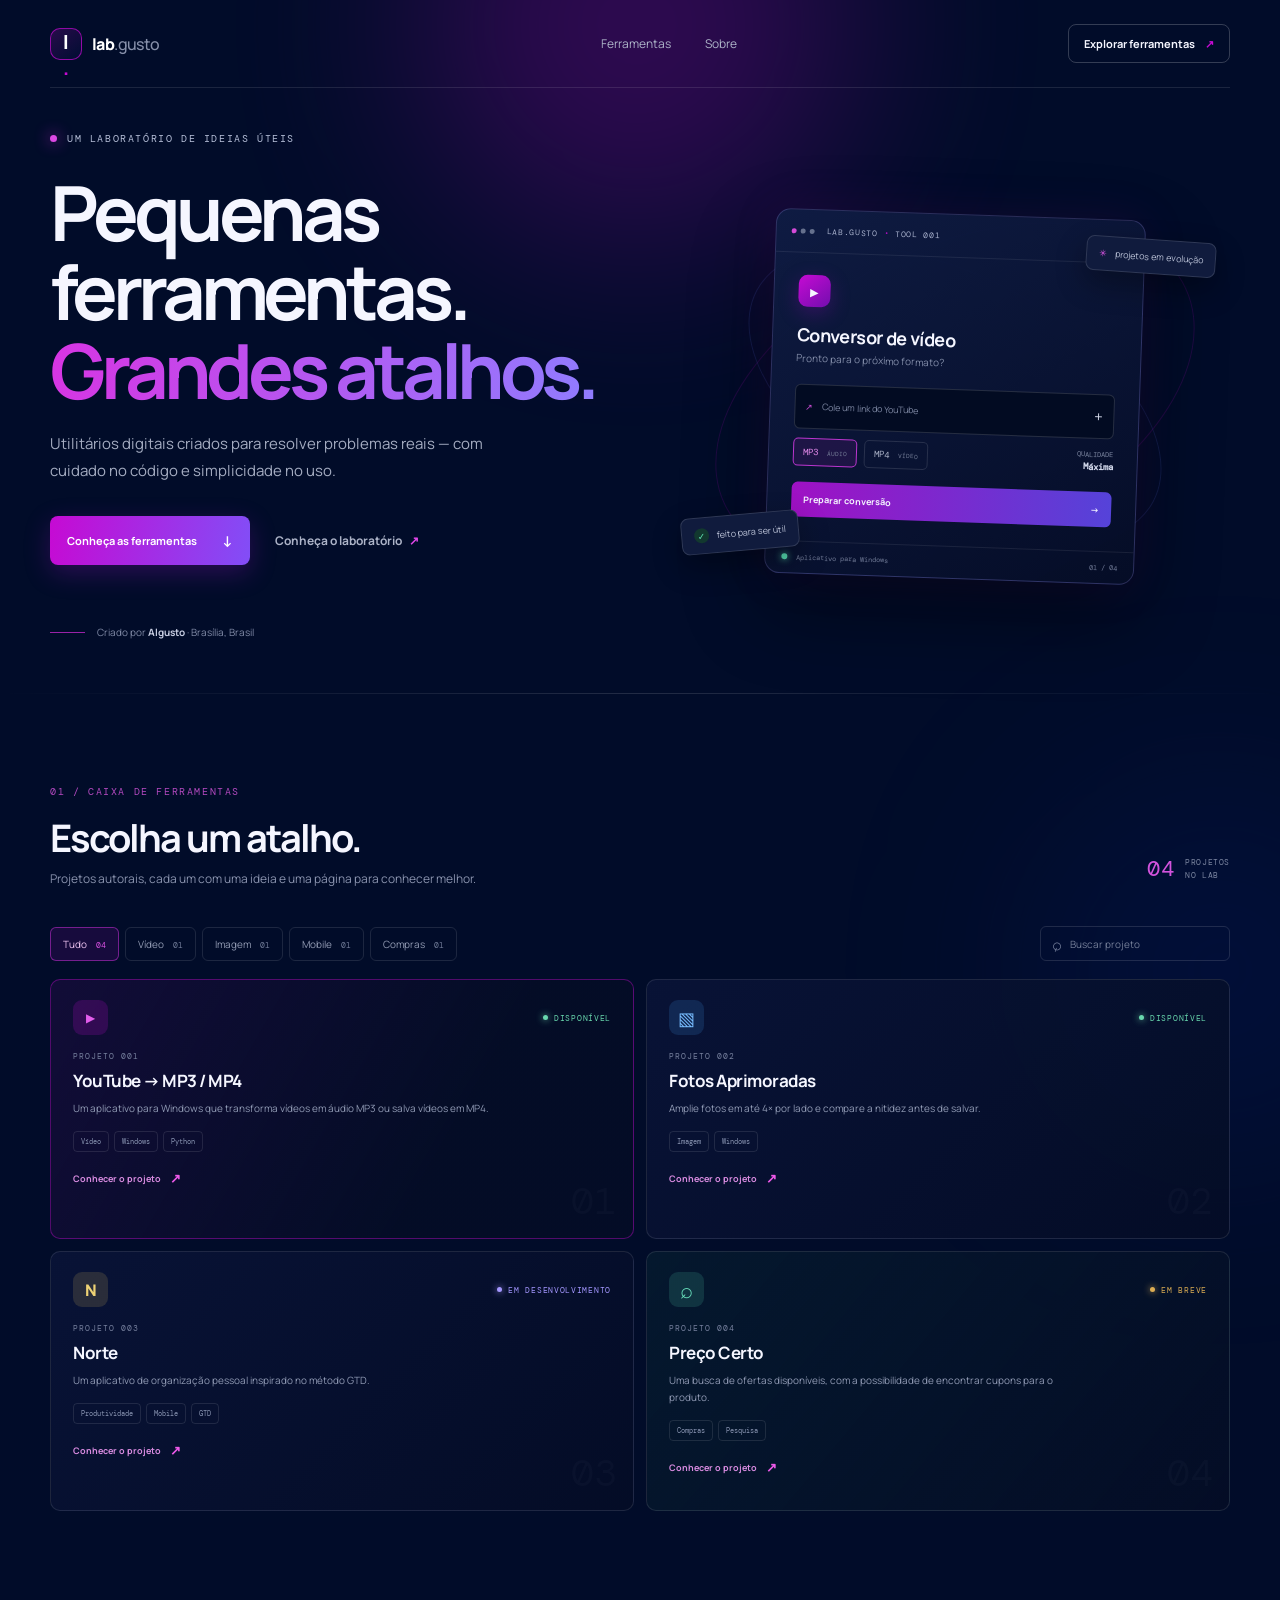
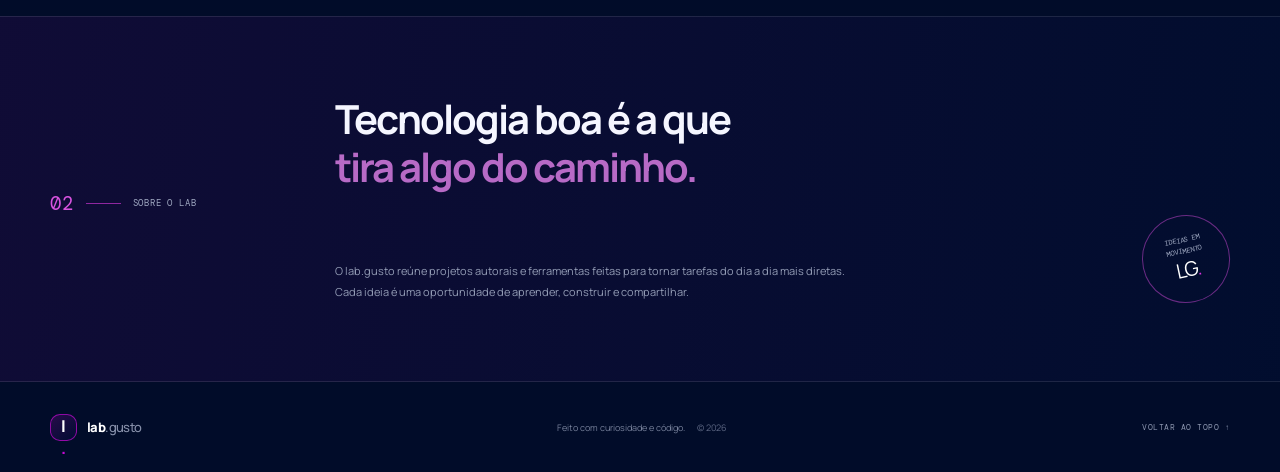
==== commit 46035a6c: "Publica Fotos Aprimoradas com demonstração e download para Windows" ====
--- a/index.html
+++ b/index.html
@@ -54,7 +54,7 @@
           <div class="card-top"><span class="tool-icon video-icon">▶</span><span class="availability"><i></i> DISPONÍVEL</span></div><div class="card-number">PROJETO 001</div><h3>YouTube → MP3 / MP4</h3><p>Um aplicativo para Windows que transforma vídeos em áudio MP3 ou salva vídeos em MP4.</p><div class="card-tags"><span>Vídeo</span><span>Windows</span><span>Python</span></div><span class="card-link">Conhecer o projeto <span>↗</span></span><span class="card-decoration">01</span>
         </a>
         <a class="tool-card" href="projects/fotos-aprimoradas.html" data-category="imagem" data-search="fotos aprimoradas imagem melhorar qualidade resolução">
-          <div class="card-top"><span class="tool-icon photo-icon">▧</span><span class="availability soon"><i></i> EM BREVE</span></div><div class="card-number">PROJETO 002</div><h3>Fotos Aprimoradas</h3><p>Uma ferramenta para melhorar a qualidade de imagens de forma simples.</p><div class="card-tags"><span>Imagem</span><span>Web</span></div><span class="card-link">Conhecer o projeto <span>↗</span></span><span class="card-decoration">02</span>
+          <div class="card-top"><span class="tool-icon photo-icon">▧</span><span class="availability"><i></i> DISPONÍVEL</span></div><div class="card-number">PROJETO 002</div><h3>Fotos Aprimoradas</h3><p>Amplie fotos em até 4× por lado e compare a nitidez antes de salvar.</p><div class="card-tags"><span>Imagem</span><span>Windows</span></div><span class="card-link">Conhecer o projeto <span>↗</span></span><span class="card-decoration">02</span>
         </a>
         <a class="tool-card" href="projects/norte.html" data-category="mobile" data-search="norte gtd produtividade aplicativo mobile tarefas projetos">
           <div class="card-top"><span class="tool-icon north-icon">N</span><span class="availability in-progress"><i></i> EM DESENVOLVIMENTO</span></div><div class="card-number">PROJETO 003</div><h3>Norte</h3><p>Um aplicativo de organização pessoal inspirado no método GTD.</p><div class="card-tags"><span>Produtividade</span><span>Mobile</span><span>GTD</span></div><span class="card-link">Conhecer o projeto <span>↗</span></span><span class="card-decoration">03</span>
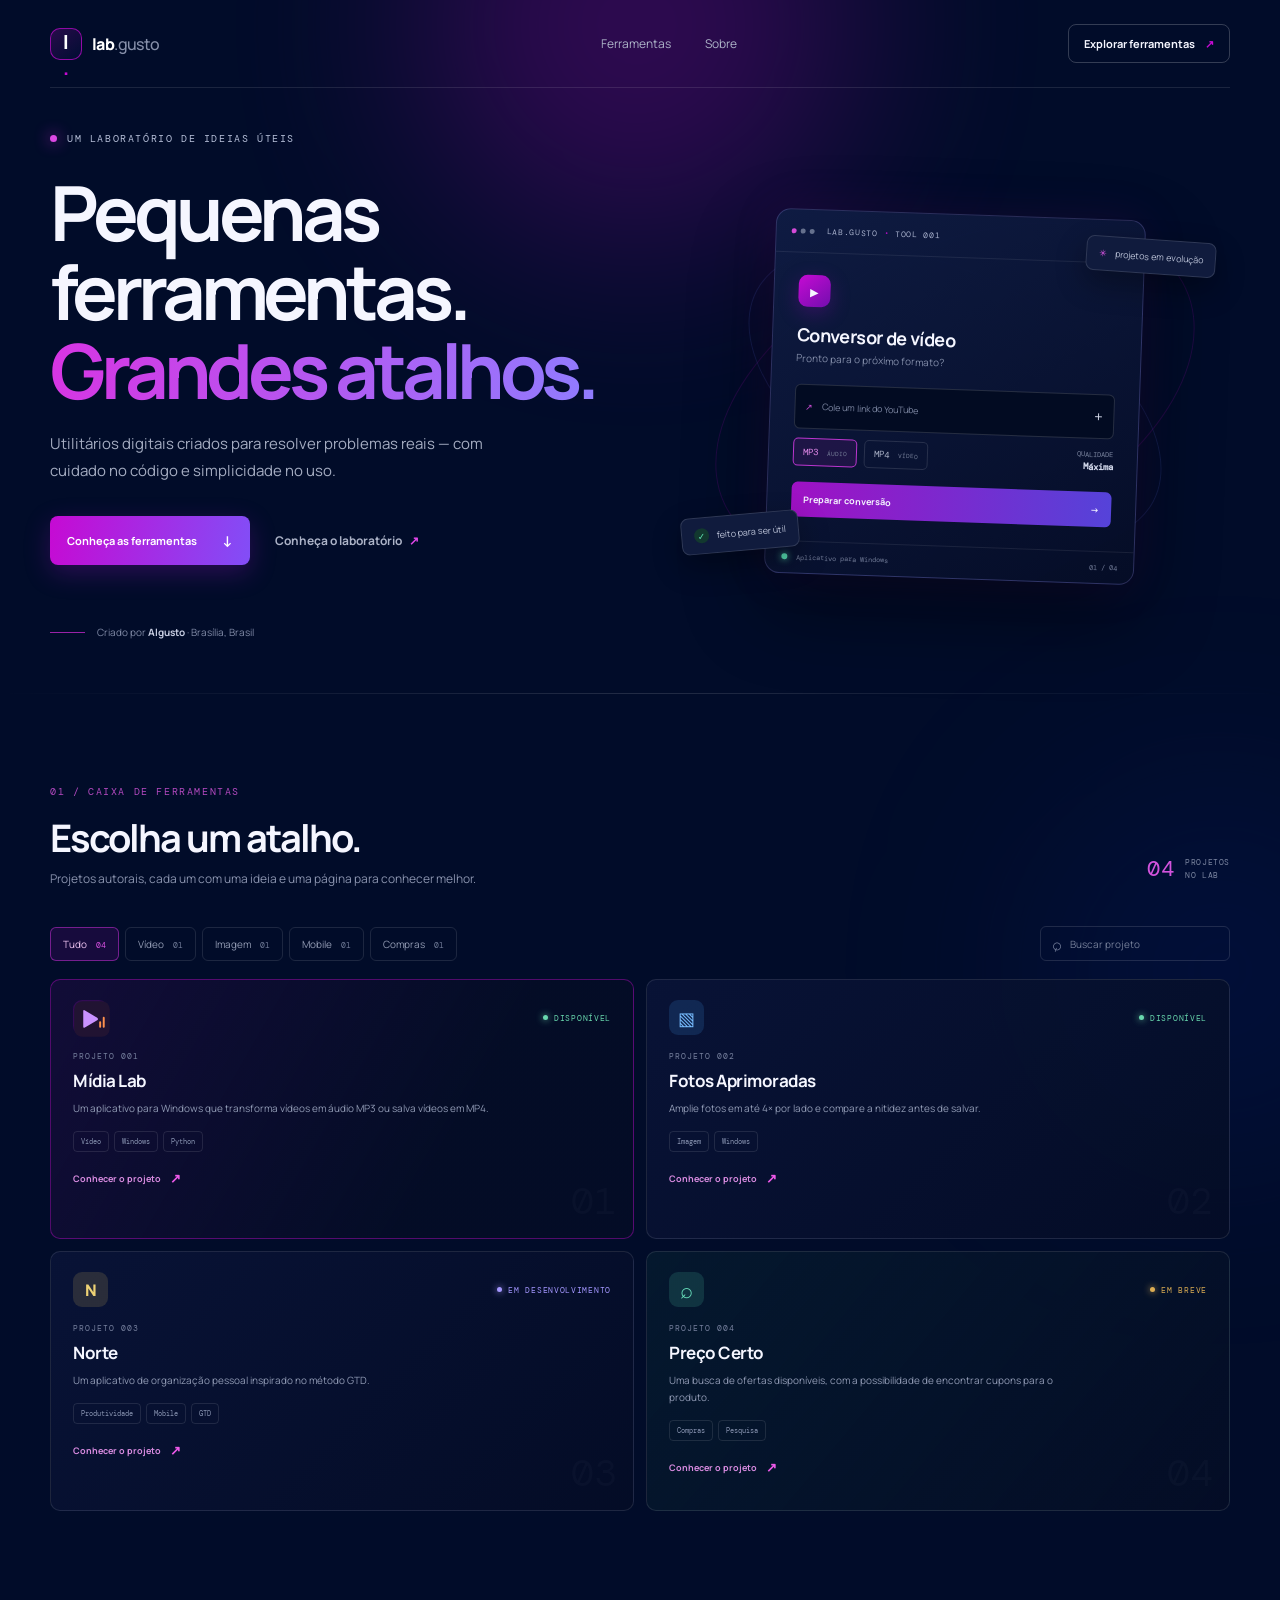
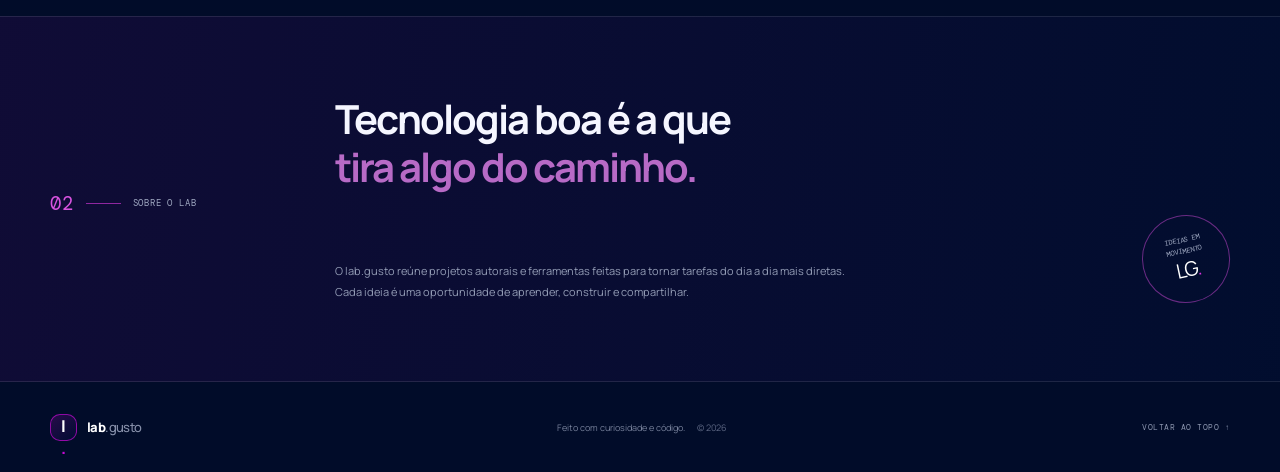
==== commit 873920e8: "Apresenta o Mídia Lab no site" ====
--- a/index.html
+++ b/index.html
@@ -51,7 +51,7 @@
       <div class="tool-controls"><div class="filters" role="tablist" aria-label="Filtrar projetos"><button class="filter active" data-filter="todos">Tudo <span>04</span></button><button class="filter" data-filter="video">Vídeo <span>01</span></button><button class="filter" data-filter="imagem">Imagem <span>01</span></button><button class="filter" data-filter="mobile">Mobile <span>01</span></button><button class="filter" data-filter="compras">Compras <span>01</span></button></div><label class="search-box"><span>⌕</span><input id="search" type="search" placeholder="Buscar projeto" aria-label="Buscar projeto"></label></div>
       <div class="tool-grid" id="tool-grid">
         <a class="tool-card featured" href="projects/youtube-conversor.html" data-category="video" data-search="youtube mp3 mp4 vídeo conversor conversão baixar">
-          <div class="card-top"><span class="tool-icon video-icon">▶</span><span class="availability"><i></i> DISPONÍVEL</span></div><div class="card-number">PROJETO 001</div><h3>YouTube → MP3 / MP4</h3><p>Um aplicativo para Windows que transforma vídeos em áudio MP3 ou salva vídeos em MP4.</p><div class="card-tags"><span>Vídeo</span><span>Windows</span><span>Python</span></div><span class="card-link">Conhecer o projeto <span>↗</span></span><span class="card-decoration">01</span>
+          <div class="card-top"><span class="tool-icon video-icon"><img src="projects/midia-lab.svg" width="38" height="38" alt=""></span><span class="availability"><i></i> DISPONÍVEL</span></div><div class="card-number">PROJETO 001</div><h3>Mídia Lab</h3><p>Um aplicativo para Windows que transforma vídeos em áudio MP3 ou salva vídeos em MP4.</p><div class="card-tags"><span>Vídeo</span><span>Windows</span><span>Python</span></div><span class="card-link">Conhecer o projeto <span>↗</span></span><span class="card-decoration">01</span>
         </a>
         <a class="tool-card" href="projects/fotos-aprimoradas.html" data-category="imagem" data-search="fotos aprimoradas imagem melhorar qualidade resolução">
           <div class="card-top"><span class="tool-icon photo-icon">▧</span><span class="availability"><i></i> DISPONÍVEL</span></div><div class="card-number">PROJETO 002</div><h3>Fotos Aprimoradas</h3><p>Amplie fotos em até 4× por lado e compare a nitidez antes de salvar.</p><div class="card-tags"><span>Imagem</span><span>Windows</span></div><span class="card-link">Conhecer o projeto <span>↗</span></span><span class="card-decoration">02</span>
